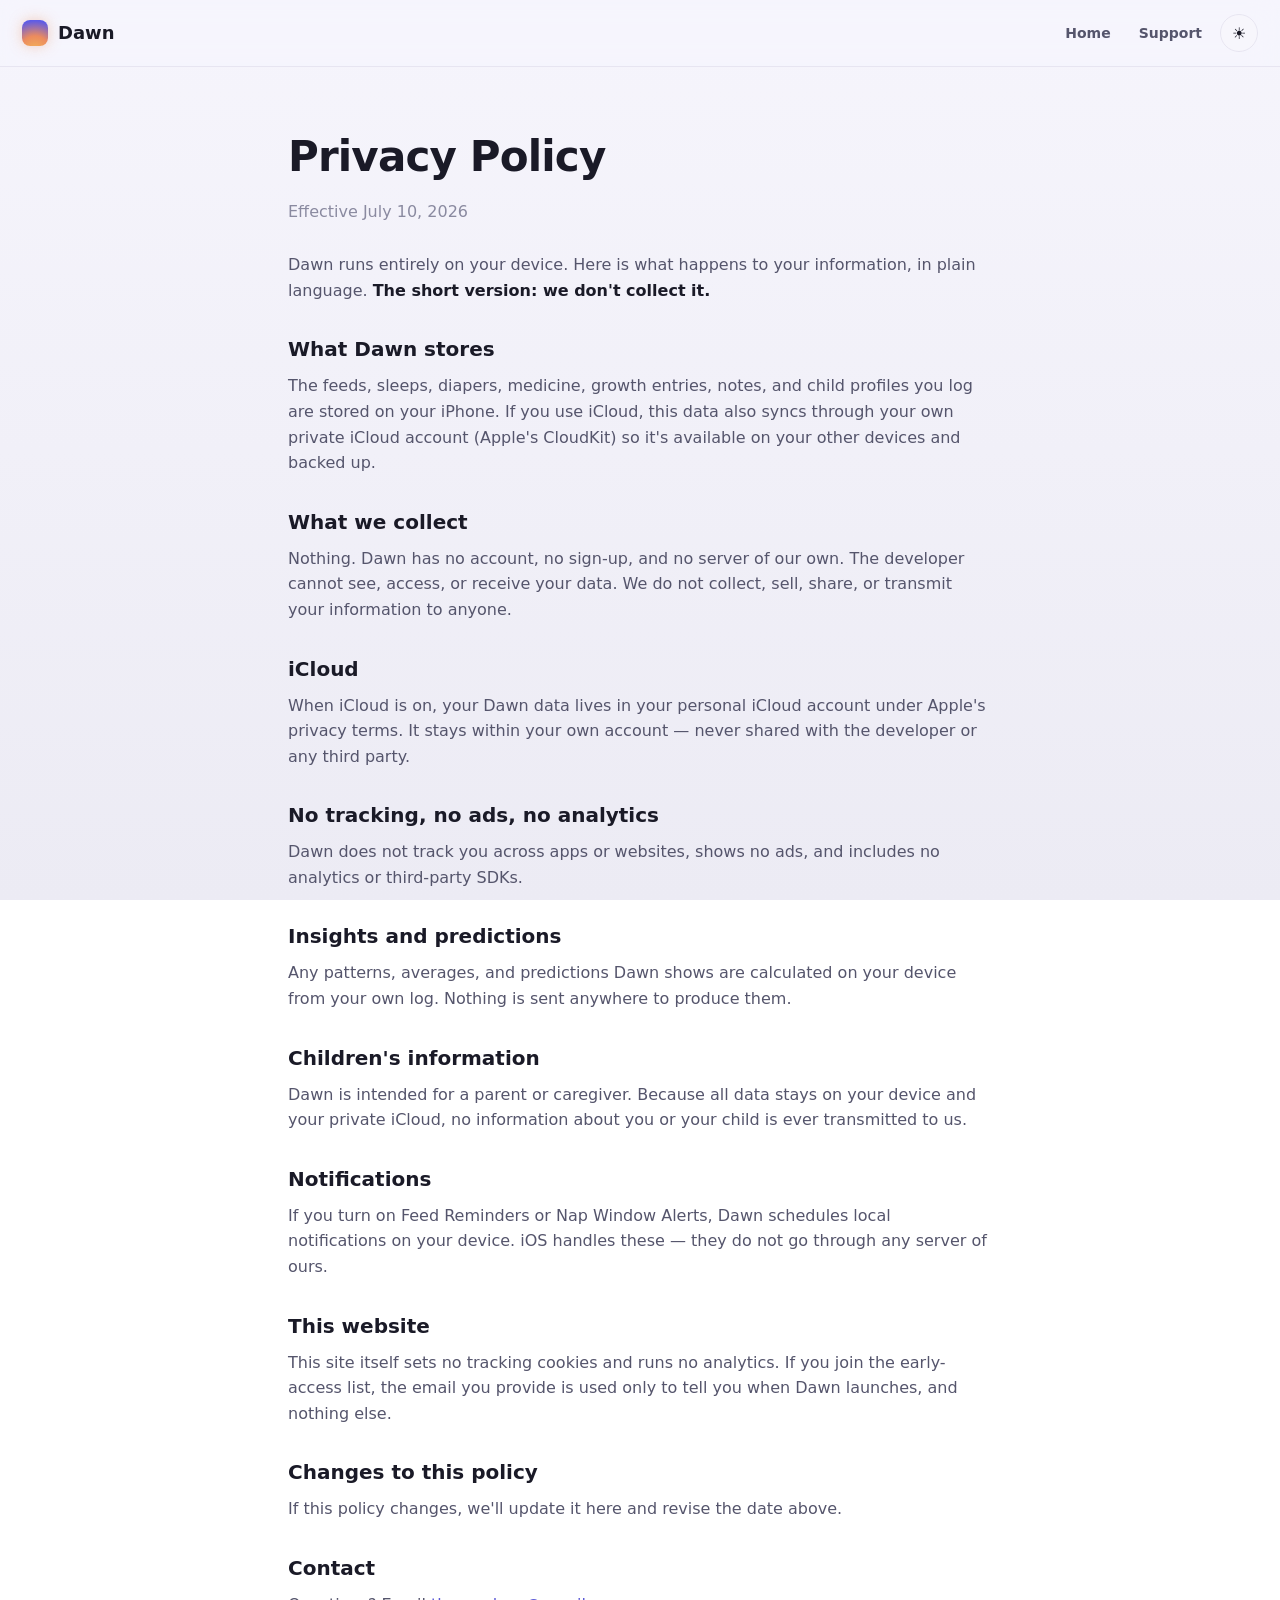
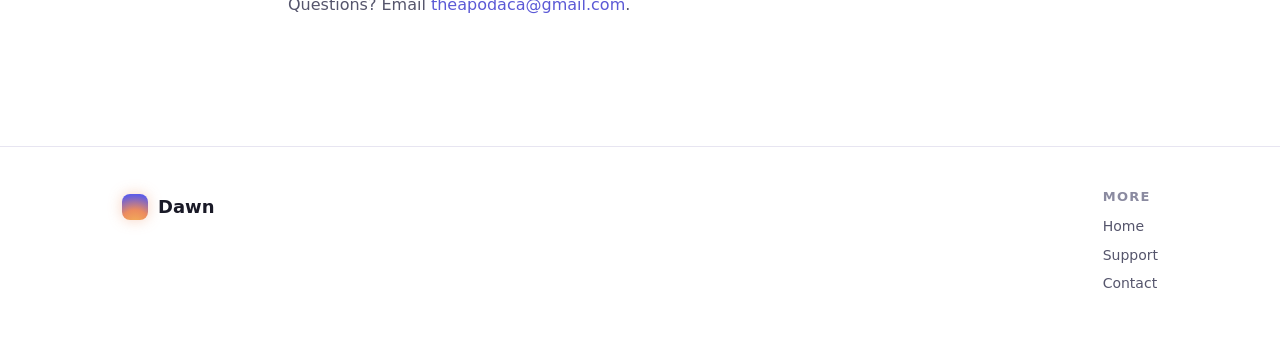
==== privacy.html @ 17a51c93 "Dawn website — landing, privacy, support Static marketing + policy site for the Dawn app.  Co-Author" ====
<!doctype html>
<html lang="en">
<head>
<meta charset="utf-8">
<meta name="viewport" content="width=device-width, initial-scale=1">
<title>Dawn — Privacy Policy</title>
<meta name="description" content="Dawn runs entirely on your device. The short version: we don't collect your data.">
<link rel="icon" href="data:image/svg+xml,%3Csvg xmlns='http://www.w3.org/2000/svg' viewBox='0 0 32 32'%3E%3Cdefs%3E%3CradialGradient id='g' cx='50%25' cy='120%25' r='120%25'%3E%3Cstop offset='0' stop-color='%23f4b556'/%3E%3Cstop offset='0.45' stop-color='%23ec8b5e'/%3E%3Cstop offset='0.9' stop-color='%235e5ce6'/%3E%3C/radialGradient%3E%3C/defs%3E%3Crect width='32' height='32' rx='8' fill='url(%23g)'/%3E%3C/svg%3E">
<link rel="stylesheet" href="styles.css">
<script>(function(){try{var t=localStorage.getItem("dawn-theme");if(t)document.documentElement.setAttribute("data-theme",t);}catch(e){}})();</script>
</head>
<body>

<nav class="nav">
  <a class="brand" href="index.html"><span class="mark" aria-hidden="true"></span>Dawn</a>
  <div class="nav-actions">
    <a href="index.html">Home</a>
    <a href="support.html">Support</a>
    <button class="theme-toggle" id="themeToggle" aria-label="Switch light or dark theme" title="Switch theme">☾</button>
  </div>
</nav>

<main class="narrow prose">
  <h1>Privacy Policy</h1>
  <p class="eff">Effective July 10, 2026</p>

  <p>Dawn runs entirely on your device. Here is what happens to your information, in plain language. <strong>The short version: we don't collect it.</strong></p>

  <h2>What Dawn stores</h2>
  <p>The feeds, sleeps, diapers, medicine, growth entries, notes, and child profiles you log are stored on your iPhone. If you use iCloud, this data also syncs through your own private iCloud account (Apple's CloudKit) so it's available on your other devices and backed up.</p>

  <h2>What we collect</h2>
  <p>Nothing. Dawn has no account, no sign-up, and no server of our own. The developer cannot see, access, or receive your data. We do not collect, sell, share, or transmit your information to anyone.</p>

  <h2>iCloud</h2>
  <p>When iCloud is on, your Dawn data lives in your personal iCloud account under Apple's privacy terms. It stays within your own account — never shared with the developer or any third party.</p>

  <h2>No tracking, no ads, no analytics</h2>
  <p>Dawn does not track you across apps or websites, shows no ads, and includes no analytics or third-party SDKs.</p>

  <h2>Insights and predictions</h2>
  <p>Any patterns, averages, and predictions Dawn shows are calculated on your device from your own log. Nothing is sent anywhere to produce them.</p>

  <h2>Children's information</h2>
  <p>Dawn is intended for a parent or caregiver. Because all data stays on your device and your private iCloud, no information about you or your child is ever transmitted to us.</p>

  <h2>Notifications</h2>
  <p>If you turn on Feed Reminders or Nap Window Alerts, Dawn schedules local notifications on your device. iOS handles these — they do not go through any server of ours.</p>

  <h2>This website</h2>
  <p>This site itself sets no tracking cookies and runs no analytics. If you join the early-access list, the email you provide is used only to tell you when Dawn launches, and nothing else.</p>

  <h2>Changes to this policy</h2>
  <p>If this policy changes, we'll update it here and revise the date above.</p>

  <h2>Contact</h2>
  <p>Questions? Email <a href="mailto:theapodaca@gmail.com">theapodaca@gmail.com</a>.</p>
</main>

<footer>
  <div class="wrap foot-grid">
    <div><a class="brand" href="index.html" style="font-size:18px"><span class="mark" aria-hidden="true"></span>Dawn</a></div>
    <div class="foot-col">
      <h5>More</h5>
      <a href="index.html">Home</a>
      <a href="support.html">Support</a>
      <a href="mailto:theapodaca@gmail.com">Contact</a>
    </div>
  </div>
</footer>

<script>
  (function () {
    var btn = document.getElementById("themeToggle");
    function current(){return document.documentElement.getAttribute("data-theme")||(window.matchMedia("(prefers-color-scheme: light)").matches?"light":"dark");}
    function apply(t){document.documentElement.setAttribute("data-theme",t);try{localStorage.setItem("dawn-theme",t);}catch(e){}btn.textContent=t==="light"?"☀":"☾";}
    btn.textContent=current()==="light"?"☀":"☾";
    btn.addEventListener("click",function(){apply(current()==="light"?"dark":"light");});
  })();
</script>
</body>
</html>
---- styles.css ----
/* Dawn — shared site styles. Nightfall (dark) is the primary theme; Daybreak
   (light) is a full first-class fallback. Self-contained: no external fonts or
   requests. Colors carry the app's WCAG-checked palette. */

:root {
  /* Nightfall (dark) is the default look */
  --bg-top: #12121d;
  --bg-bottom: #08080f;
  --surface: #16161f;
  --surface-2: #1c1c28;
  --ink: #f0eff8;
  --muted: #a9a8c2;
  --faint: #6f6e88;
  --line: #2a2940;
  --accent: #8f8df8;
  --accent-ink: #ffffff;
  --gold: #dcb86c;

  /* sunrise — shared across themes, luminous on both */
  --sky-indigo: #5e5ce6;
  --sky-violet: #9a6ed0;
  --sky-coral: #ec8b5e;
  --sky-gold: #f4b556;

  /* category tints (site-decorative; darker amber/green per AA work) */
  --feed: #46a7b5;
  --sleep: #6e6cf0;
  --diaper: #b98a3d;
  --growth: #4f9d63;

  --card-stroke: rgba(255, 255, 255, 0.07);
  --card-glow: rgba(143, 141, 248, 0.16);
  --shadow: 0 2px 6px rgba(0, 0, 0, 0.35), 0 18px 44px rgba(0, 0, 0, 0.4);
  --radius: 22px;
  --maxw: 1080px;
  color-scheme: dark;
}

@media (prefers-color-scheme: light) {
  :root {
    --bg-top: #f6f5fc;
    --bg-bottom: #ecebf4;
    --surface: #ffffff;
    --surface-2: #f7f6fc;
    --ink: #1a1a27;
    --muted: #55556c;
    --faint: #8a8aa0;
    --line: #e7e5f1;
    --accent: #5b59d6;
    --accent-ink: #ffffff;
    --gold: #8c6614; /* darkened for AA on light */
    --card-stroke: rgba(0, 0, 0, 0.05);
    --card-glow: rgba(60, 52, 120, 0.1);
    --shadow: 0 1px 2px rgba(25, 25, 39, 0.05), 0 12px 30px rgba(60, 52, 120, 0.1);
    color-scheme: light;
  }
}

/* explicit toggle wins over the OS preference, both directions */
:root[data-theme="dark"] {
  --bg-top: #12121d; --bg-bottom: #08080f; --surface: #16161f; --surface-2: #1c1c28;
  --ink: #f0eff8; --muted: #a9a8c2; --faint: #6f6e88; --line: #2a2940;
  --accent: #8f8df8; --gold: #dcb86c;
  --card-stroke: rgba(255,255,255,0.07); --card-glow: rgba(143,141,248,0.16);
  --shadow: 0 2px 6px rgba(0,0,0,0.35), 0 18px 44px rgba(0,0,0,0.4);
  color-scheme: dark;
}
:root[data-theme="light"] {
  --bg-top: #f6f5fc; --bg-bottom: #ecebf4; --surface: #ffffff; --surface-2: #f7f6fc;
  --ink: #1a1a27; --muted: #55556c; --faint: #8a8aa0; --line: #e7e5f1;
  --accent: #5b59d6; --gold: #8c6614;
  --card-stroke: rgba(0,0,0,0.05); --card-glow: rgba(60,52,120,0.1);
  --shadow: 0 1px 2px rgba(25,25,39,0.05), 0 12px 30px rgba(60,52,120,0.1);
  color-scheme: light;
}

* { box-sizing: border-box; margin: 0; padding: 0; }

html { scroll-behavior: smooth; }
@media (prefers-reduced-motion: reduce) { html { scroll-behavior: auto; } }

body {
  font-family: ui-rounded, "SF Pro Rounded", -apple-system, BlinkMacSystemFont, system-ui, sans-serif;
  color: var(--ink);
  background: linear-gradient(180deg, var(--bg-top), var(--bg-bottom)) fixed;
  line-height: 1.6;
  -webkit-font-smoothing: antialiased;
  overflow-x: hidden;
}

.serif { font-family: ui-serif, "New York", Georgia, "Times New Roman", serif; }

.wrap { max-width: var(--maxw); margin: 0 auto; padding: 0 22px; }
.narrow { max-width: 44rem; margin: 0 auto; padding: 0 22px; }

a { color: var(--accent); text-decoration: none; }
a:hover { text-decoration: underline; }
:focus-visible { outline: 2px solid var(--accent); outline-offset: 3px; border-radius: 6px; }

/* ---------- top nav ---------- */
.nav {
  position: sticky; top: 0; z-index: 50;
  display: flex; align-items: center; justify-content: space-between;
  padding: 14px 22px;
  backdrop-filter: saturate(140%) blur(14px);
  background: color-mix(in srgb, var(--bg-top) 72%, transparent);
  border-bottom: 1px solid var(--line);
}
.brand { display: flex; align-items: center; gap: 10px; font-weight: 700; font-size: 18px; color: var(--ink); }
.brand:hover { text-decoration: none; }
.brand .mark {
  width: 26px; height: 26px; border-radius: 8px;
  background: radial-gradient(circle at 50% 120%, var(--sky-gold), var(--sky-coral) 45%, var(--sky-indigo) 90%);
  box-shadow: 0 0 14px rgba(236, 139, 94, 0.4);
}
.nav-actions { display: flex; align-items: center; gap: 8px; }
.nav-actions a { color: var(--muted); font-size: 14px; font-weight: 600; padding: 8px 10px; }
.nav-actions a:hover { color: var(--ink); text-decoration: none; }
.theme-toggle {
  background: var(--surface-2); border: 1px solid var(--line); color: var(--ink);
  width: 38px; height: 38px; border-radius: 999px; cursor: pointer; font-size: 16px;
  display: inline-flex; align-items: center; justify-content: center;
}
.theme-toggle:hover { border-color: var(--accent); }

/* ---------- buttons ---------- */
.btn {
  display: inline-flex; align-items: center; gap: 8px;
  font-family: inherit; font-weight: 700; font-size: 16px; cursor: pointer;
  padding: 13px 22px; border-radius: 999px; border: 1px solid transparent;
  transition: transform .15s ease, box-shadow .15s ease;
}
.btn-primary {
  color: #fff;
  background: linear-gradient(96deg, var(--sky-indigo), var(--sky-coral) 78%, var(--sky-gold));
  box-shadow: 0 8px 26px rgba(236, 139, 94, 0.3);
}
.btn-primary:hover { transform: translateY(-2px); text-decoration: none; box-shadow: 0 12px 32px rgba(236,139,94,.4); }
.btn-ghost { color: var(--ink); background: var(--surface-2); border-color: var(--line); }
.btn-ghost:hover { border-color: var(--accent); text-decoration: none; }
@media (prefers-reduced-motion: reduce) { .btn:hover { transform: none; } }

.badge-soon {
  display: inline-flex; align-items: center; gap: 8px;
  padding: 11px 18px; border-radius: 14px; border: 1px solid var(--line);
  background: var(--surface); color: var(--muted); font-size: 14px; font-weight: 600;
}
.badge-soon .apple { font-size: 18px; }

/* ---------- hero ---------- */
.hero { position: relative; overflow: hidden; padding: 92px 0 64px; }
.hero-sky {
  position: absolute; inset: -20% -20% auto -20%; height: 90%; z-index: -1;
  background:
    radial-gradient(60% 55% at 50% 8%, rgba(244,181,86,0.30), transparent 60%),
    radial-gradient(80% 60% at 50% 0%, rgba(236,139,94,0.22), transparent 62%),
    radial-gradient(120% 90% at 50% -20%, rgba(94,92,230,0.30), transparent 70%);
  filter: blur(6px);
  animation: dawnrise 14s ease-in-out infinite alternate;
}
@keyframes dawnrise { from { transform: translateY(6px); opacity: .85; } to { transform: translateY(-8px); opacity: 1; } }
@media (prefers-reduced-motion: reduce) { .hero-sky { animation: none; } }

.hero-grid { display: grid; grid-template-columns: 1.05fr 0.95fr; gap: 40px; align-items: center; }
.eyebrow {
  font-size: 13px; letter-spacing: .16em; text-transform: uppercase; font-weight: 700;
  color: var(--gold); display: inline-flex; align-items: center; gap: 8px; margin-bottom: 18px;
}
.hero h1 {
  font-size: clamp(38px, 6vw, 62px); line-height: 1.03; letter-spacing: -0.02em;
  font-weight: 700; text-wrap: balance; margin-bottom: 18px;
}
.hero h1 .warm {
  background: linear-gradient(96deg, var(--sky-indigo), var(--sky-violet) 40%, var(--sky-coral) 78%, var(--sky-gold));
  -webkit-background-clip: text; background-clip: text; color: transparent;
}
.hero p.lead { font-size: 19px; color: var(--muted); max-width: 34ch; margin-bottom: 26px; }
.hero .cta-row { display: flex; flex-wrap: wrap; gap: 12px; align-items: center; }
.hero .reassure { margin-top: 16px; font-size: 13.5px; color: var(--faint); }

/* phone mock */
.phone {
  justify-self: center;
  width: 300px; border-radius: 46px; padding: 10px;
  background: linear-gradient(160deg, #2a2a3a, #0c0c14);
  box-shadow: 0 30px 70px rgba(0,0,0,.5), 0 0 0 1px rgba(255,255,255,.06);
}
.phone img { width: 100%; height: auto; border-radius: 38px; display: block; }
.phone.tilt { transform: rotate(2deg); }

/* ---------- sections ---------- */
section { padding: 72px 0; }
.section-eyebrow { font-size: 13px; letter-spacing: .14em; text-transform: uppercase; color: var(--faint); font-weight: 700; margin-bottom: 12px; }
h2.section-title { font-size: clamp(28px, 4.5vw, 42px); letter-spacing: -0.02em; line-height: 1.08; text-wrap: balance; margin-bottom: 14px; }
.section-sub { font-size: 18px; color: var(--muted); max-width: 60ch; }

/* empathy band */
.empathy { text-align: center; }
.empathy p { font-size: clamp(22px, 3.4vw, 30px); line-height: 1.4; max-width: 24ch; margin: 0 auto; letter-spacing: -0.01em; text-wrap: balance; }
.empathy .soft { color: var(--muted); }

/* feature moments */
.moment { display: grid; grid-template-columns: 1fr 1fr; gap: 48px; align-items: center; margin: 64px 0; }
.moment:nth-child(even) .moment-visual { order: -1; }
.moment .kicker { font-size: 13px; letter-spacing: .12em; text-transform: uppercase; font-weight: 700; margin-bottom: 10px; }
.moment h3 { font-size: clamp(24px, 3.4vw, 32px); letter-spacing: -0.01em; margin-bottom: 12px; text-wrap: balance; }
.moment p { color: var(--muted); font-size: 17px; max-width: 46ch; }
.moment .tag { display: inline-block; margin-top: 14px; font-size: 13px; font-weight: 700; color: var(--gold); border: 1px solid color-mix(in srgb, var(--gold) 40%, transparent); padding: 5px 12px; border-radius: 999px; }
.moment-visual .phone { width: 270px; }

/* generic card */
.card { background: var(--surface); border: 1px solid var(--card-stroke); border-radius: var(--radius); box-shadow: var(--shadow); padding: 24px; }

/* privacy pillar */
.pillar { text-align: center; border-radius: 32px; padding: 64px 28px;
  background:
    radial-gradient(90% 120% at 50% 0%, rgba(94,92,230,0.16), transparent 60%),
    var(--surface);
  border: 1px solid var(--card-stroke); box-shadow: var(--shadow);
}
.pillar .lock { font-size: 30px; }
.pillar h2 { font-size: clamp(26px, 4vw, 38px); letter-spacing: -0.02em; max-width: 20ch; margin: 12px auto 14px; text-wrap: balance; }
.pillar p { color: var(--muted); max-width: 52ch; margin: 0 auto; font-size: 17px; }
.pillar .points { display: flex; flex-wrap: wrap; gap: 10px; justify-content: center; margin-top: 22px; }
.pillar .points span { font-size: 14px; font-weight: 600; padding: 8px 14px; border-radius: 999px; background: var(--surface-2); border: 1px solid var(--line); }

/* why-dawn strip */
.why-grid { display: grid; grid-template-columns: repeat(3, 1fr); gap: 16px; }
.why-grid .card h4 { font-size: 17px; margin-bottom: 6px; }
.why-grid .card p { color: var(--muted); font-size: 14.5px; }
.why-grid .card .big { font-size: 15px; font-weight: 800; color: var(--gold); display: block; margin-bottom: 8px; }

/* faq */
.faq details { border: 1px solid var(--line); border-radius: 16px; padding: 4px 18px; margin-bottom: 12px; background: var(--surface); }
.faq summary { font-weight: 700; font-size: 17px; padding: 14px 0; cursor: pointer; list-style: none; display: flex; justify-content: space-between; align-items: center; }
.faq summary::-webkit-details-marker { display: none; }
.faq summary::after { content: "+"; color: var(--accent); font-size: 22px; font-weight: 400; }
.faq details[open] summary::after { content: "\2013"; }
.faq details p { color: var(--muted); padding: 0 0 16px; font-size: 15.5px; }

/* waitlist form */
.waitlist { display: flex; gap: 10px; flex-wrap: wrap; max-width: 460px; }
.waitlist input[type=email] {
  flex: 1 1 220px; padding: 13px 16px; border-radius: 999px; font-size: 16px; font-family: inherit;
  background: var(--surface); border: 1px solid var(--line); color: var(--ink);
}
.waitlist input::placeholder { color: var(--faint); }
.form-note { font-size: 13px; color: var(--faint); margin-top: 12px; }

/* final cta */
.final { text-align: center; }
.final h2 { font-size: clamp(30px, 5vw, 48px); letter-spacing: -0.02em; margin-bottom: 14px; text-wrap: balance; }
.final .waitlist { margin: 0 auto; justify-content: center; }

/* footer */
footer { border-top: 1px solid var(--line); padding: 40px 0 60px; margin-top: 40px; }
.foot-grid { display: flex; flex-wrap: wrap; gap: 24px; justify-content: space-between; align-items: flex-start; }
footer a { color: var(--muted); font-size: 14px; display: block; margin: 6px 0; }
footer a:hover { color: var(--ink); }
.foot-col h5 { font-size: 13px; text-transform: uppercase; letter-spacing: .1em; color: var(--faint); margin-bottom: 8px; }
.foot-legal { margin-top: 28px; font-size: 12.5px; color: var(--faint); max-width: 60ch; }

/* prose (privacy / support) */
.prose { padding: 56px 0 80px; }
.prose h1 { font-size: clamp(30px, 5vw, 42px); letter-spacing: -0.02em; margin-bottom: 6px; }
.prose .eff { color: var(--faint); margin-bottom: 28px; }
.prose h2 { font-size: 20px; margin: 30px 0 8px; }
.prose p { color: var(--muted); margin: 8px 0; }
.prose strong { color: var(--ink); }

/* scroll reveal */
.reveal { opacity: 0; transform: translateY(16px); transition: opacity .6s ease, transform .6s ease; }
.reveal.in { opacity: 1; transform: none; }
@media (prefers-reduced-motion: reduce) { .reveal { opacity: 1 !important; transform: none !important; } }

/* responsive */
@media (max-width: 860px) {
  .hero-grid { grid-template-columns: 1fr; text-align: center; }
  .hero p.lead { margin-left: auto; margin-right: auto; }
  .hero .cta-row { justify-content: center; }
  .hero .phone { margin-top: 20px; }
  .moment { grid-template-columns: 1fr; gap: 24px; margin: 48px 0; }
  .moment:nth-child(even) .moment-visual { order: 0; }
  .moment-visual .phone, .phone { width: 240px; }
  .why-grid { grid-template-columns: 1fr; }
  .nav-actions a.hide-sm { display: none; }
}
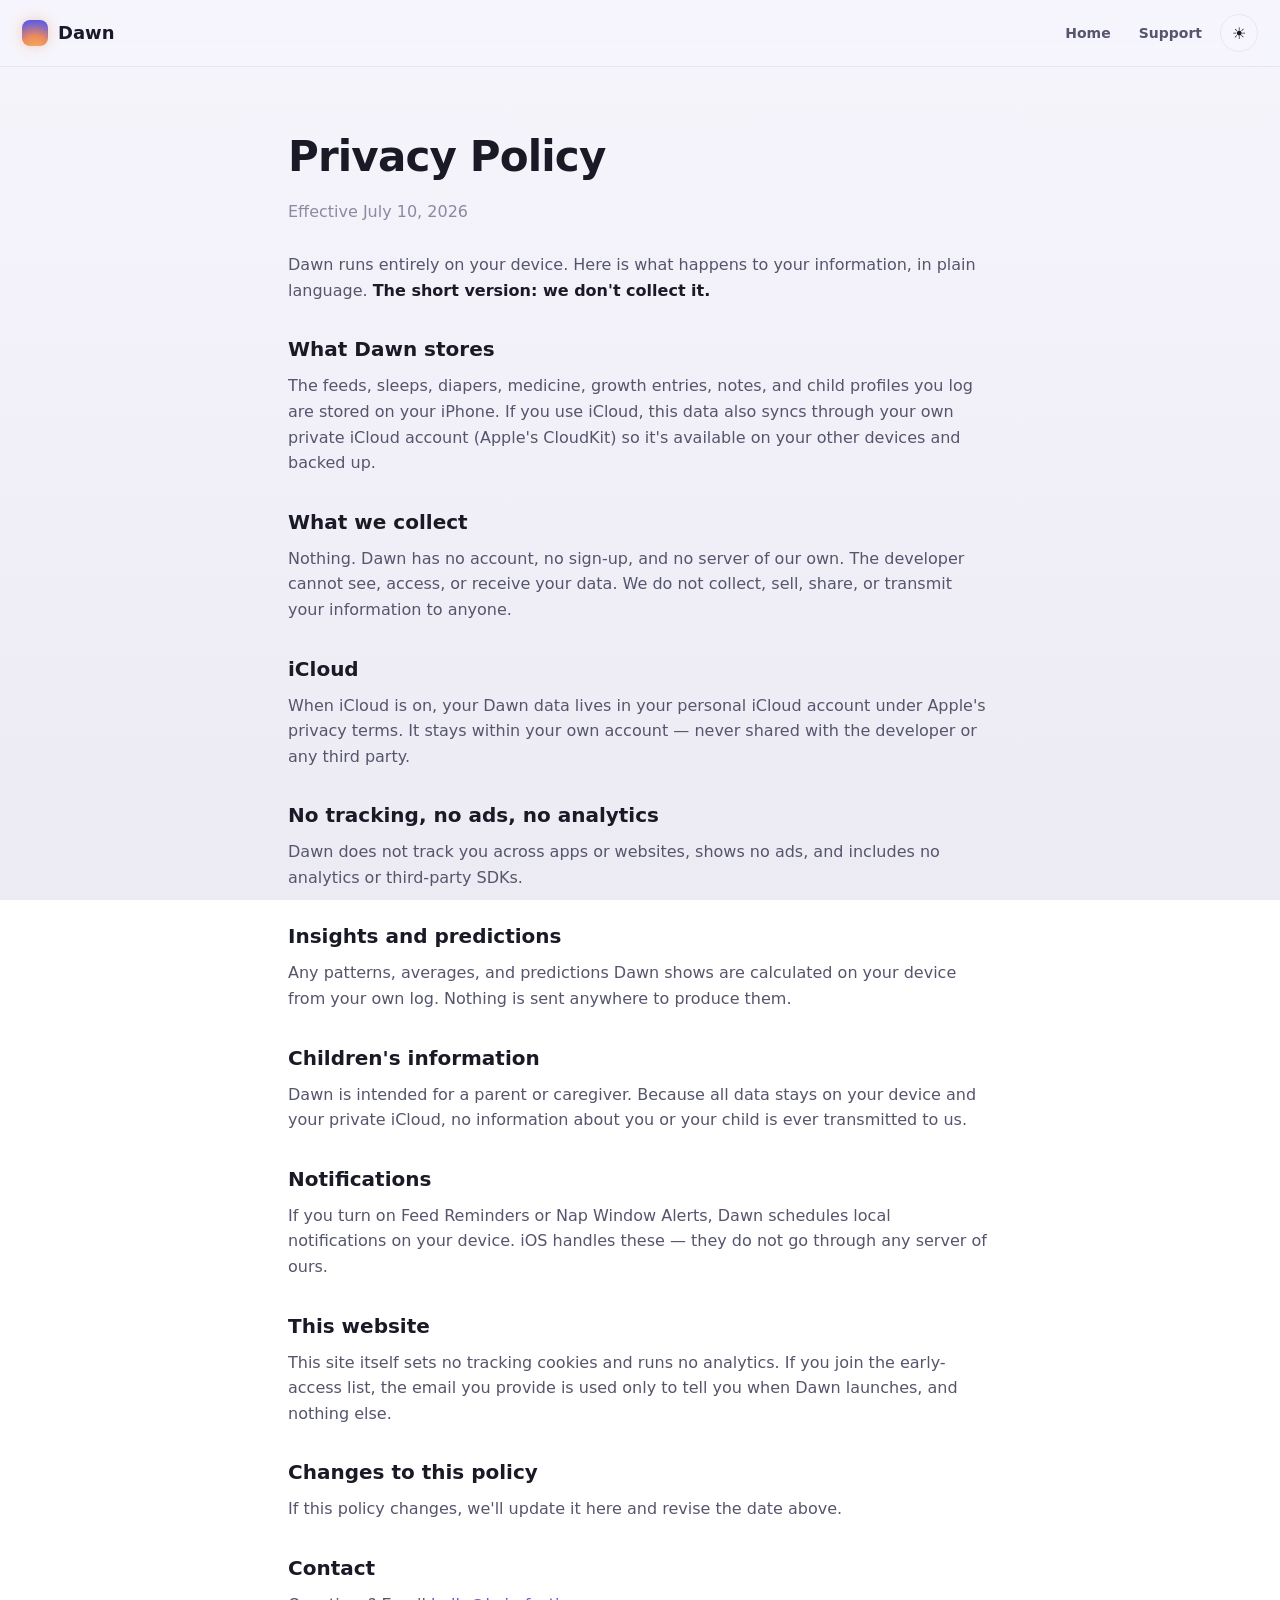
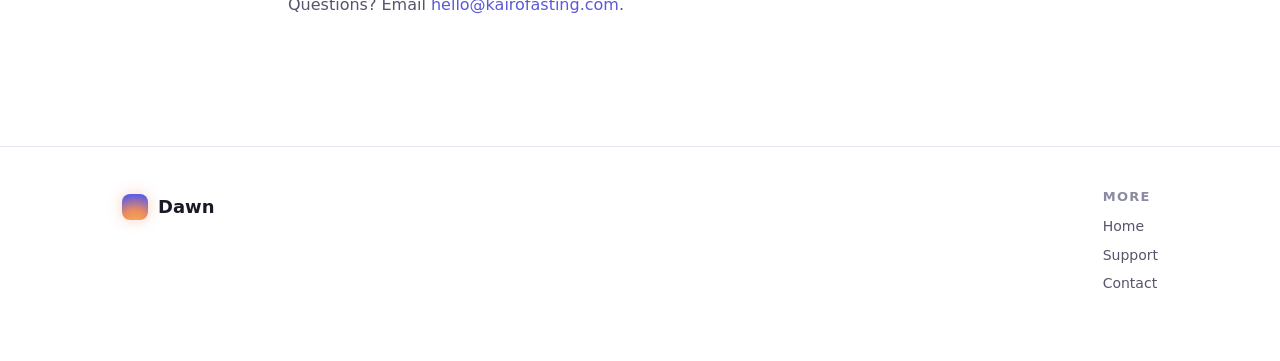
==== commit eb5cbc9c: "Update contact email to hello@kairofasting.com Co-Authored-By: Claude Fable 5 <noreply@anthropic.com" ====
--- a/privacy.html
+++ b/privacy.html
@@ -54,7 +54,7 @@
   <p>If this policy changes, we'll update it here and revise the date above.</p>
 
   <h2>Contact</h2>
-  <p>Questions? Email <a href="mailto:theapodaca@gmail.com">theapodaca@gmail.com</a>.</p>
+  <p>Questions? Email <a href="mailto:hello@kairofasting.com">hello@kairofasting.com</a>.</p>
 </main>
 
 <footer>
@@ -64,7 +64,7 @@
       <h5>More</h5>
       <a href="index.html">Home</a>
       <a href="support.html">Support</a>
-      <a href="mailto:theapodaca@gmail.com">Contact</a>
+      <a href="mailto:hello@kairofasting.com">Contact</a>
     </div>
   </div>
 </footer>
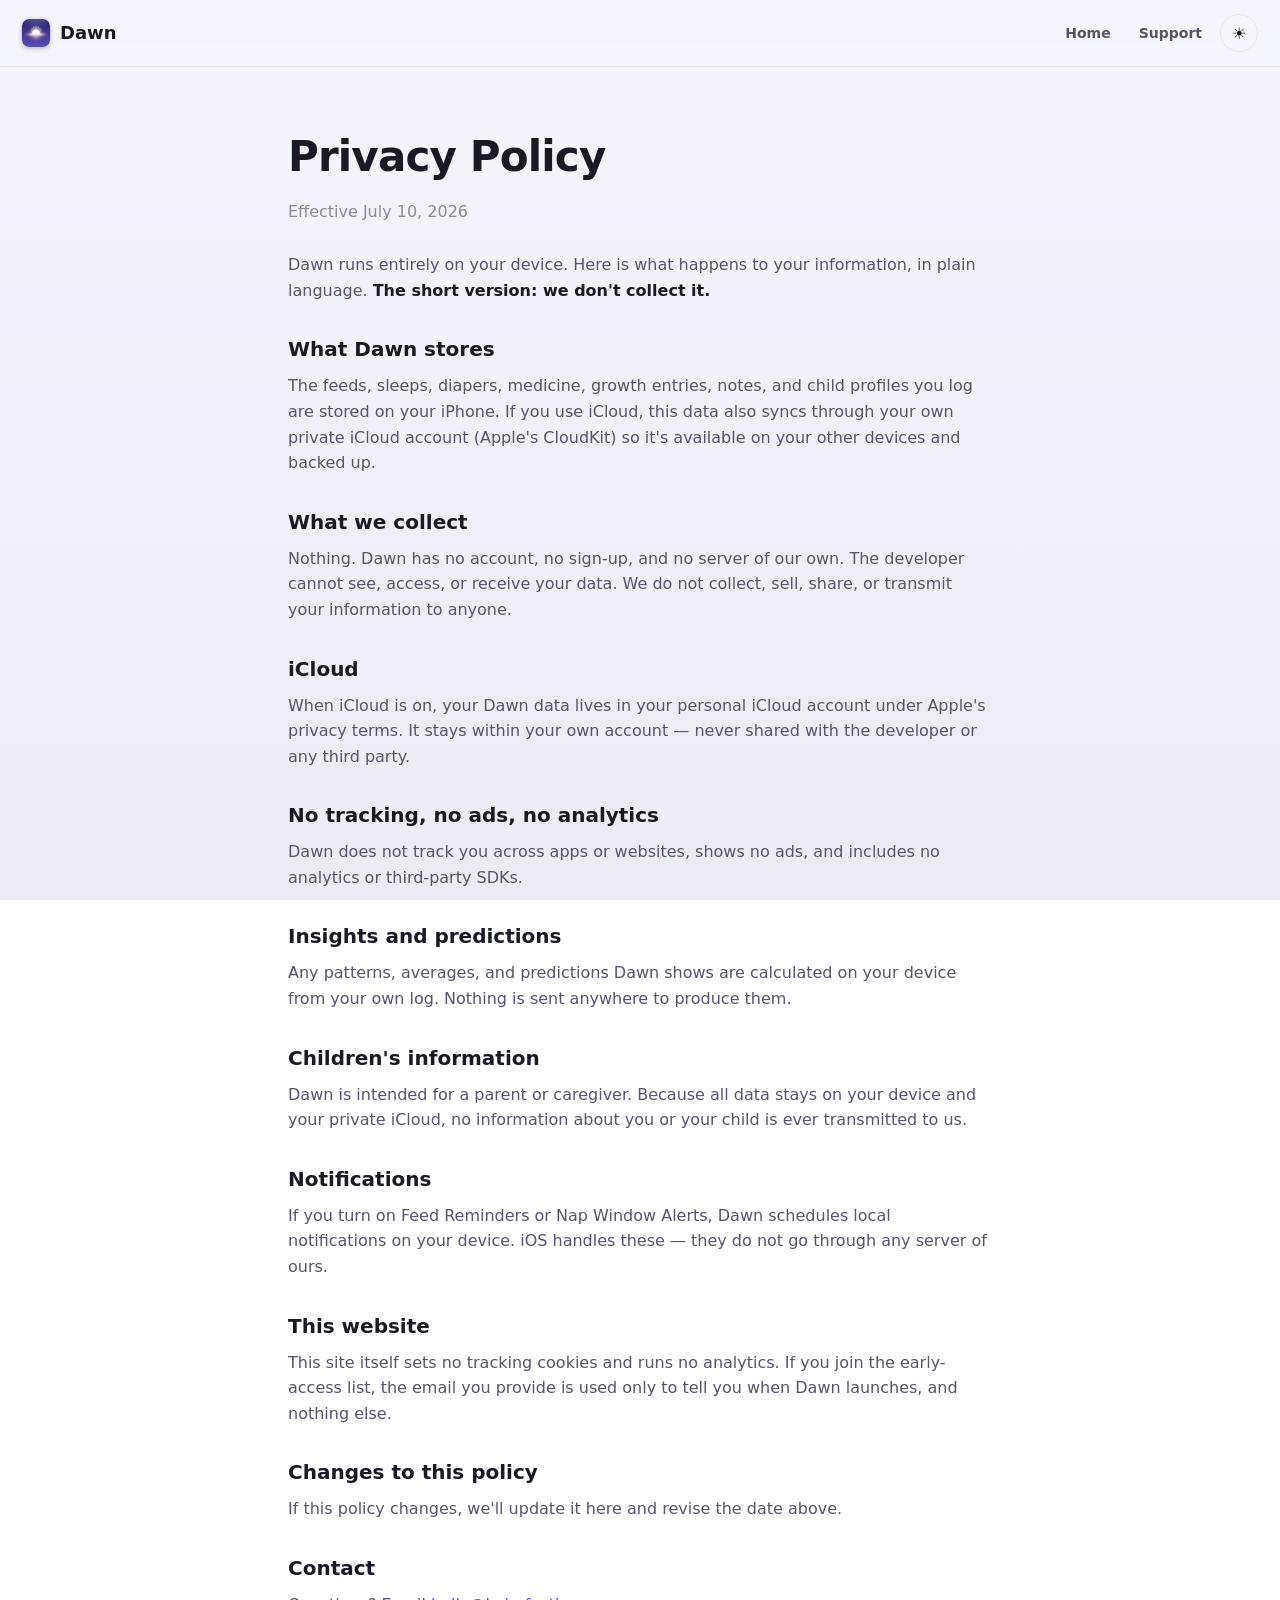
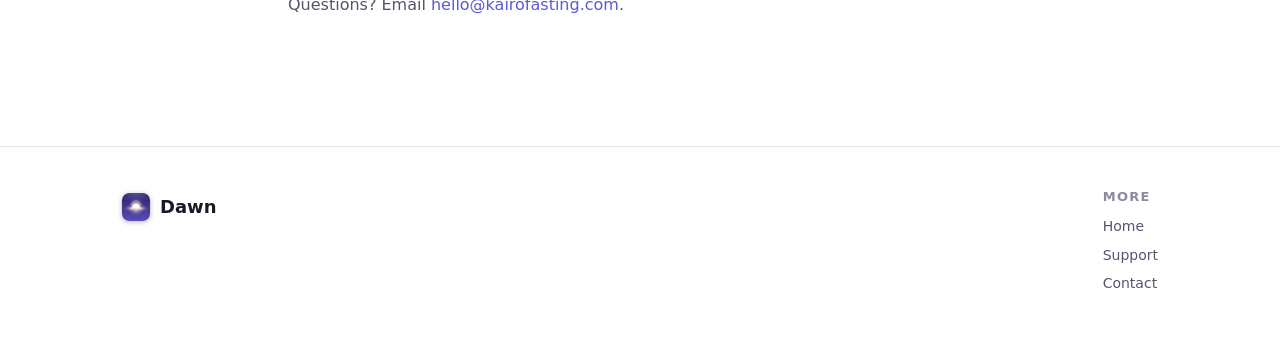
==== commit bf983111: "Use the real Dawn app icon for the brand mark and favicon Co-Authored-By: Claude Fable 5 <noreply@an" ====
--- a/privacy.html
+++ b/privacy.html
@@ -5,7 +5,7 @@
 <meta name="viewport" content="width=device-width, initial-scale=1">
 <title>Dawn — Privacy Policy</title>
 <meta name="description" content="Dawn runs entirely on your device. The short version: we don't collect your data.">
-<link rel="icon" href="data:image/svg+xml,%3Csvg xmlns='http://www.w3.org/2000/svg' viewBox='0 0 32 32'%3E%3Cdefs%3E%3CradialGradient id='g' cx='50%25' cy='120%25' r='120%25'%3E%3Cstop offset='0' stop-color='%23f4b556'/%3E%3Cstop offset='0.45' stop-color='%23ec8b5e'/%3E%3Cstop offset='0.9' stop-color='%235e5ce6'/%3E%3C/radialGradient%3E%3C/defs%3E%3Crect width='32' height='32' rx='8' fill='url(%23g)'/%3E%3C/svg%3E">
+<link rel="icon" href="assets/icon.png">
 <link rel="stylesheet" href="styles.css">
 <script>(function(){try{var t=localStorage.getItem("dawn-theme");if(t)document.documentElement.setAttribute("data-theme",t);}catch(e){}})();</script>
 </head>
--- a/styles.css
+++ b/styles.css
@@ -109,9 +109,9 @@
 .brand { display: flex; align-items: center; gap: 10px; font-weight: 700; font-size: 18px; color: var(--ink); }
 .brand:hover { text-decoration: none; }
 .brand .mark {
-  width: 26px; height: 26px; border-radius: 8px;
-  background: radial-gradient(circle at 50% 120%, var(--sky-gold), var(--sky-coral) 45%, var(--sky-indigo) 90%);
-  box-shadow: 0 0 14px rgba(236, 139, 94, 0.4);
+  width: 28px; height: 28px; border-radius: 7px;
+  background: url("assets/icon.png") center/cover no-repeat;
+  box-shadow: 0 1px 5px rgba(0, 0, 0, 0.3);
 }
 .nav-actions { display: flex; align-items: center; gap: 8px; }
 .nav-actions a { color: var(--muted); font-size: 14px; font-weight: 600; padding: 8px 10px; }
@@ -272,6 +272,18 @@
 .reveal { opacity: 0; transform: translateY(16px); transition: opacity .6s ease, transform .6s ease; }
 .reveal.in { opacity: 1; transform: none; }
 @media (prefers-reduced-motion: reduce) { .reveal { opacity: 1 !important; transform: none !important; } }
+
+/* other apps (cross-promo) */
+.apps-grid { display: grid; grid-template-columns: repeat(auto-fit, minmax(280px, 1fr)); gap: 16px; margin-top: 22px; }
+.app-card { display: flex; gap: 16px; align-items: center; background: var(--surface); border: 1px solid var(--card-stroke); border-radius: var(--radius); box-shadow: var(--shadow); padding: 20px; transition: transform .15s ease, border-color .15s ease; }
+.app-card:hover { text-decoration: none; transform: translateY(-2px); border-color: var(--accent); }
+.app-mark { flex: none; width: 54px; height: 54px; border-radius: 15px; display: flex; align-items: center; justify-content: center; font-weight: 800; font-size: 22px; color: #fff; }
+.app-mark.kairo { background: radial-gradient(circle at 50% 120%, #7be0c2, #2a9d8f 52%, #1c6a75 92%); box-shadow: 0 0 16px rgba(42,157,143,.35); }
+.app-card h4 { font-size: 18px; margin-bottom: 2px; color: var(--ink); }
+.app-card h4 .pill { font-size: 11px; font-weight: 700; color: var(--muted); border: 1px solid var(--line); border-radius: 999px; padding: 2px 8px; margin-left: 8px; vertical-align: middle; }
+.app-card p { color: var(--muted); font-size: 14px; margin-bottom: 6px; }
+.app-card .app-link { color: var(--accent); font-size: 14px; font-weight: 700; }
+@media (prefers-reduced-motion: reduce) { .app-card:hover { transform: none; } }
 
 /* responsive */
 @media (max-width: 860px) {
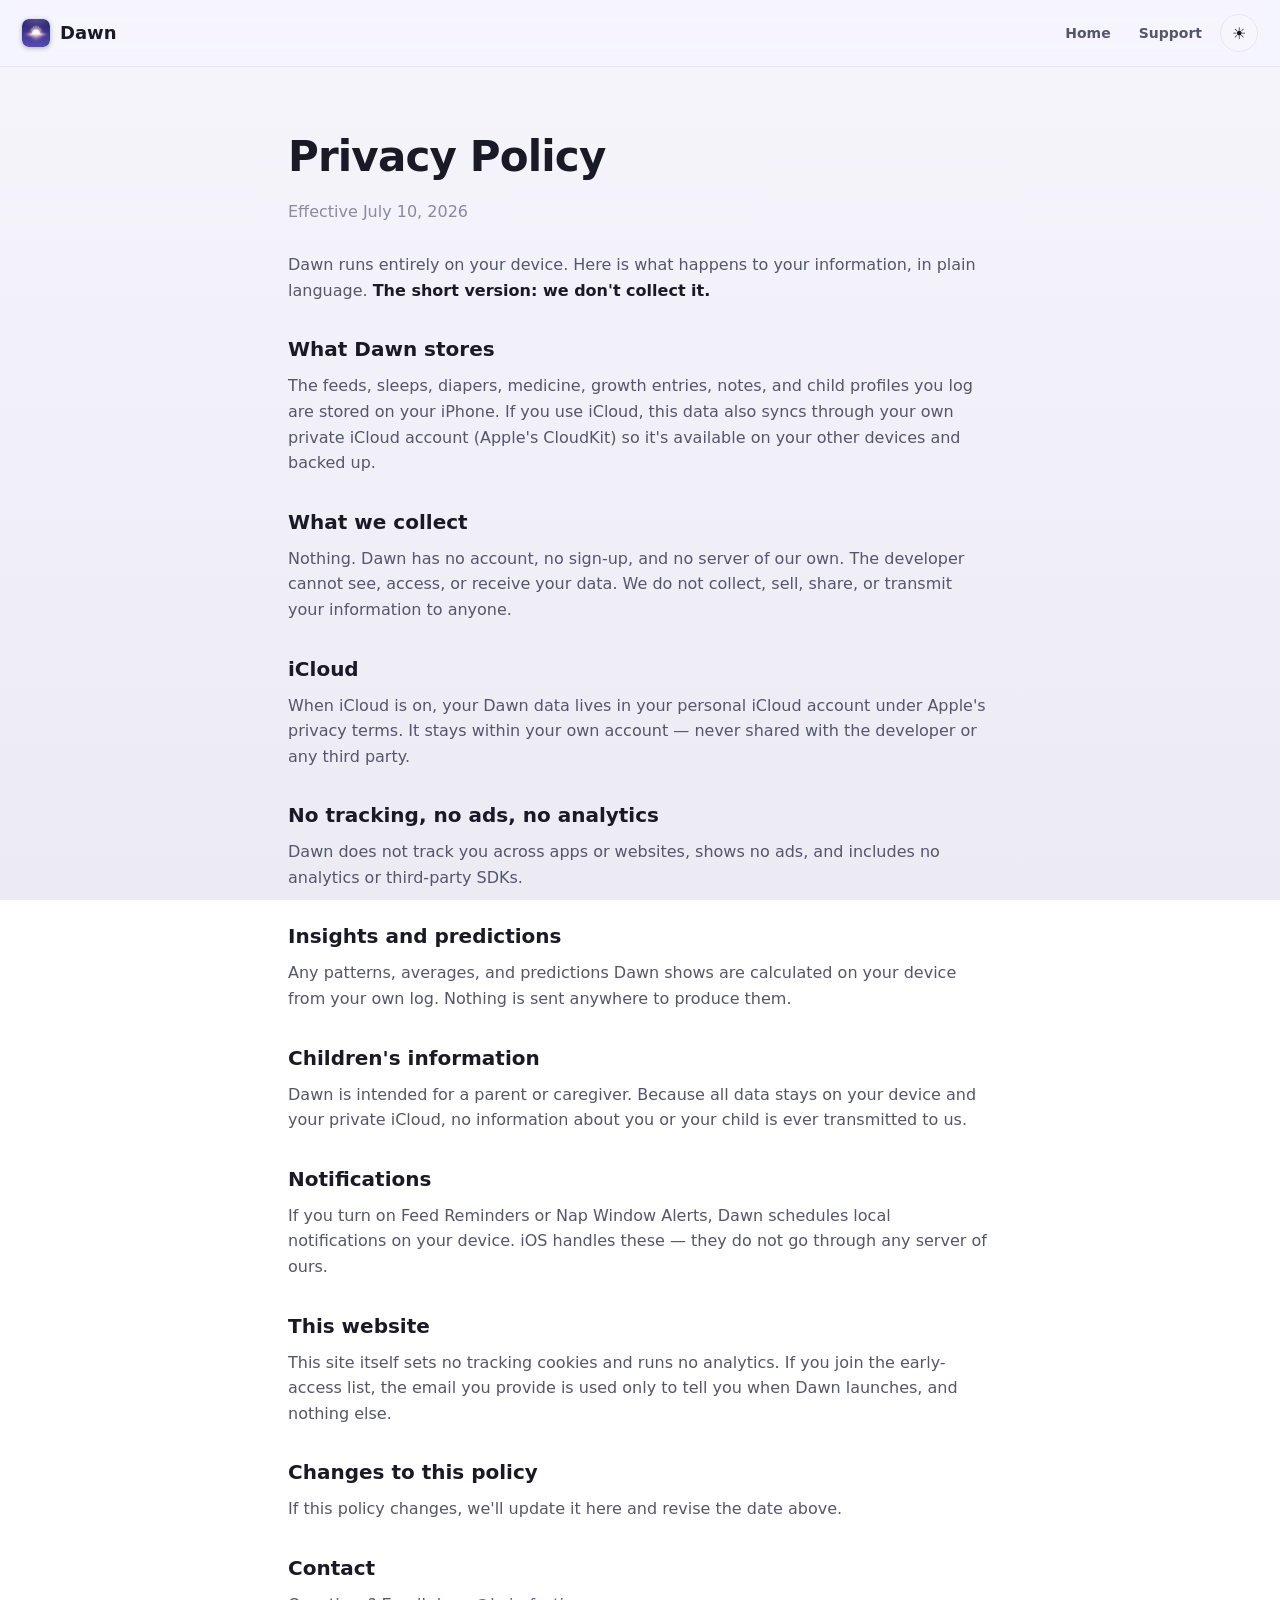
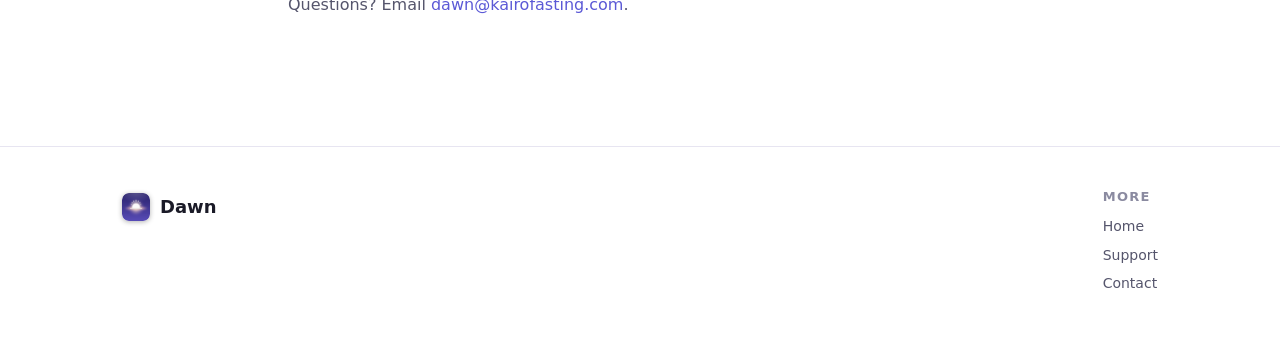
==== commit 1234ec96: "Immersive pass: ambient dawn field + "One Night with Dawn" narrative; contact email → dawn@ - Persis" ====
--- a/privacy.html
+++ b/privacy.html
@@ -54,7 +54,7 @@
   <p>If this policy changes, we'll update it here and revise the date above.</p>
 
   <h2>Contact</h2>
-  <p>Questions? Email <a href="mailto:hello@kairofasting.com">hello@kairofasting.com</a>.</p>
+  <p>Questions? Email <a href="mailto:dawn@kairofasting.com">dawn@kairofasting.com</a>.</p>
 </main>
 
 <footer>
@@ -64,7 +64,7 @@
       <h5>More</h5>
       <a href="index.html">Home</a>
       <a href="support.html">Support</a>
-      <a href="mailto:hello@kairofasting.com">Contact</a>
+      <a href="mailto:dawn@kairofasting.com">Contact</a>
     </div>
   </div>
 </footer>
--- a/styles.css
+++ b/styles.css
@@ -297,3 +297,58 @@
   .why-grid { grid-template-columns: 1fr; }
   .nav-actions a.hide-sm { display: none; }
 }
+
+/* ---------- ambient dawn field (persistent atmosphere) ---------- */
+.ambient {
+  position: fixed; inset: 0; z-index: -2; pointer-events: none;
+  background:
+    radial-gradient(44% 30% at 84% 4%, rgba(236,139,94,0.10), transparent 70%),
+    radial-gradient(42% 30% at 10% 22%, rgba(94,92,230,0.12), transparent 70%),
+    radial-gradient(60% 40% at 50% 110%, rgba(154,110,208,0.12), transparent 72%);
+  animation: ambientdrift 30s ease-in-out infinite alternate;
+}
+@keyframes ambientdrift {
+  from { transform: translate3d(-1.5%, 0, 0) scale(1.02); }
+  to   { transform: translate3d(1.5%, -1.2%, 0) scale(1.06); }
+}
+@media (prefers-reduced-motion: reduce) { .ambient { animation: none; } }
+
+/* the hero phone breathes */
+@media (prefers-reduced-motion: no-preference) {
+  .hero .phone.tilt { animation: phonefloat 8s ease-in-out infinite; }
+}
+@keyframes phonefloat {
+  0%, 100% { transform: rotate(2deg) translateY(0); }
+  50%      { transform: rotate(2deg) translateY(-12px); }
+}
+
+/* ---------- one night with Dawn (narrative) ---------- */
+.nightline { max-width: 660px; margin: 0 auto; }
+.beat {
+  position: relative; border: 1px solid var(--card-stroke); border-radius: 20px;
+  background:
+    radial-gradient(120% 120% at 0% 0%, color-mix(in srgb, var(--bc, var(--accent)) 12%, transparent), transparent 55%),
+    var(--surface);
+  box-shadow: var(--shadow); padding: 22px 24px 22px 28px; overflow: hidden;
+}
+.beat::before {
+  content: ""; position: absolute; left: 0; top: 18px; bottom: 18px;
+  width: 4px; border-radius: 4px; background: var(--bc, var(--accent));
+}
+.beat .when {
+  font-size: 12px; font-weight: 700; letter-spacing: .12em; text-transform: uppercase;
+  color: var(--bc, var(--accent)); margin-bottom: 10px;
+}
+.beat .when span { color: var(--faint); font-weight: 600; letter-spacing: 0; text-transform: none; margin-left: 10px; }
+.beat .say { font-family: ui-serif, "New York", Georgia, serif; font-size: 20px; line-height: 1.4; margin-bottom: 10px; text-wrap: balance; }
+.beat .do { color: var(--muted); font-size: 15px; }
+.beat .do b { color: var(--bc, var(--accent)); font-weight: 700; }
+.brg { text-align: center; color: var(--faint); font-size: 14px; padding: 12px 0; }
+.brg::before { content: "\2193  "; opacity: .7; }
+.nightcap { text-align: center; max-width: 42ch; margin: 26px auto 0; }
+.nightcap p { color: var(--muted); font-size: 18px; }
+.nightcap .cap {
+  margin-top: 10px; font-family: ui-serif, "New York", Georgia, serif; font-size: 24px;
+  background: linear-gradient(96deg, var(--sky-indigo), var(--sky-coral) 80%, var(--sky-gold));
+  -webkit-background-clip: text; background-clip: text; color: transparent;
+}
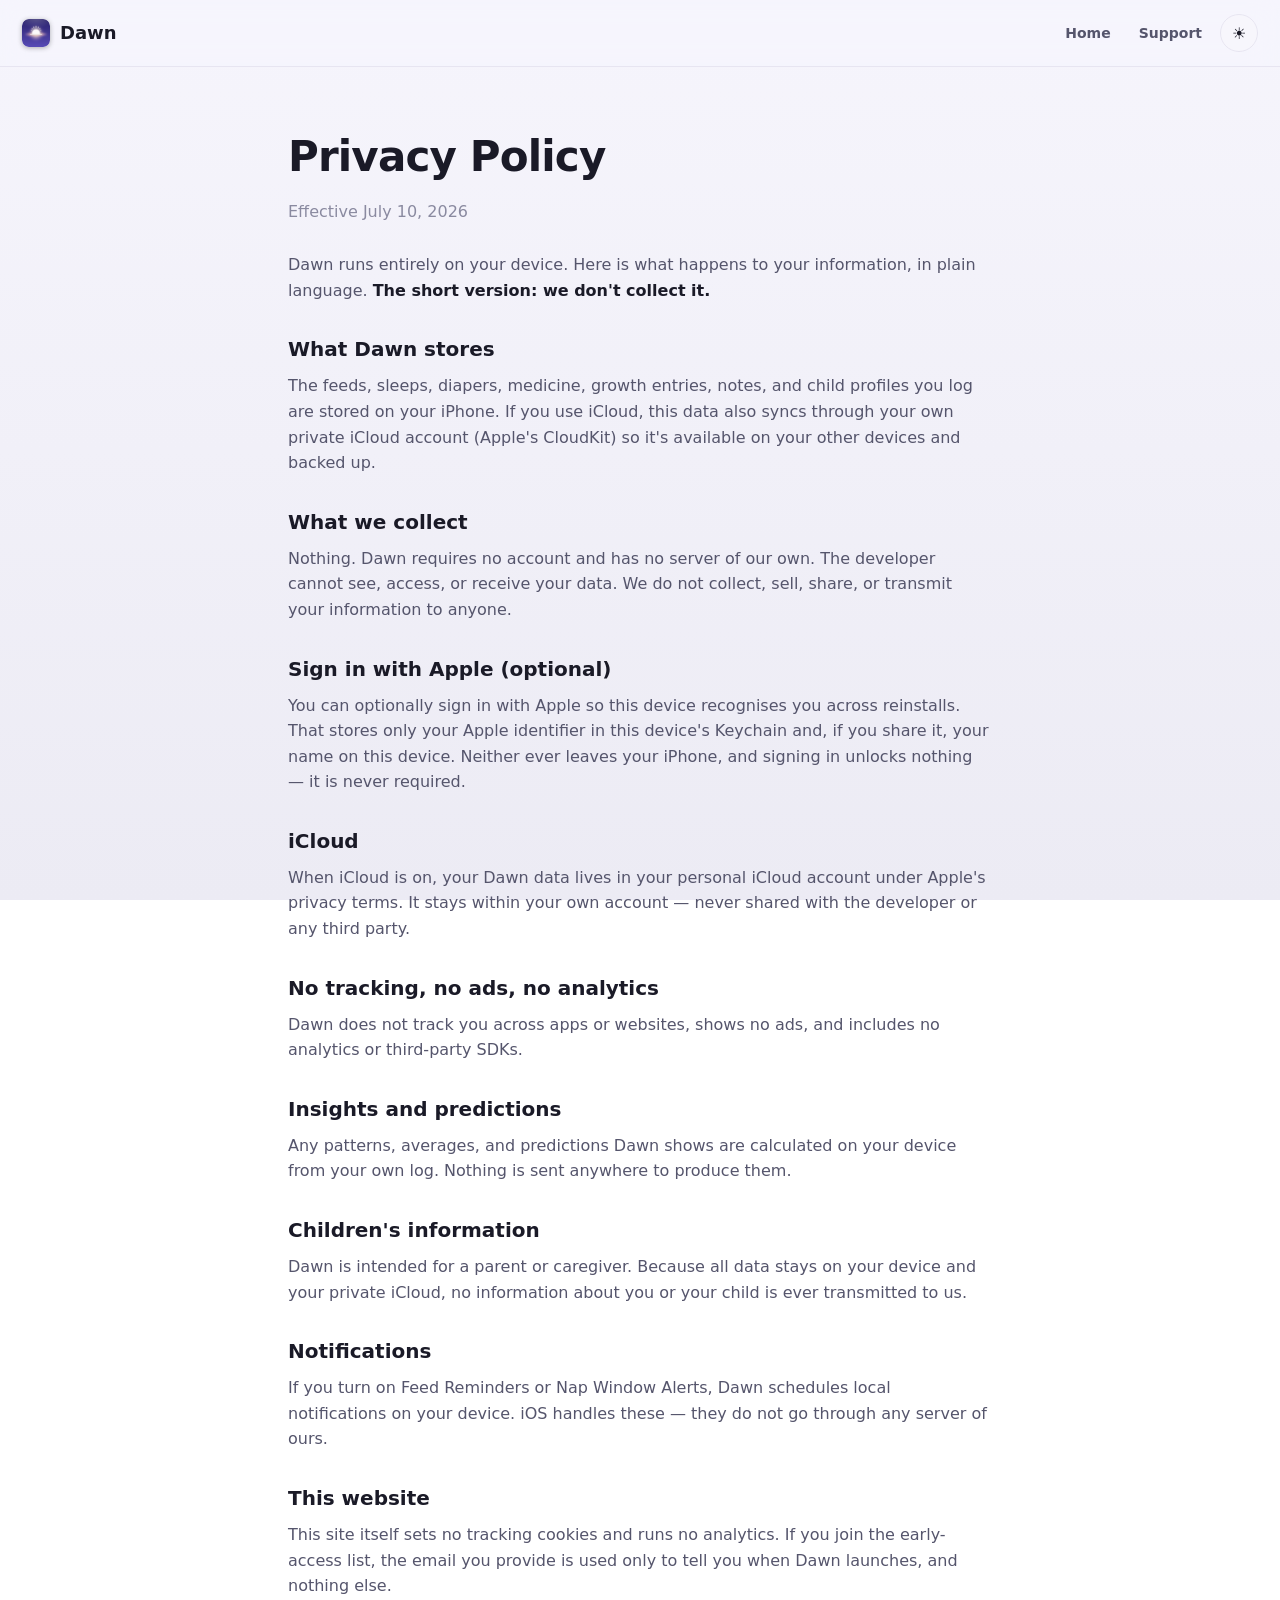
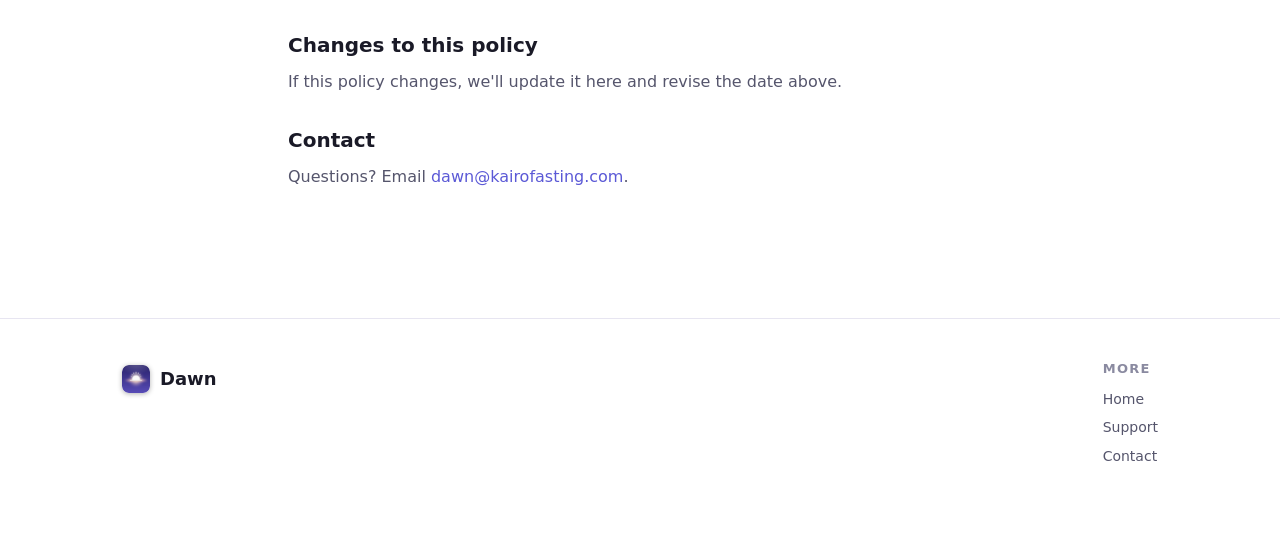
==== commit e09761f0: "Accuracy: no-account wording + optional Sign in with Apple disclosure" ====
--- a/privacy.html
+++ b/privacy.html
@@ -30,7 +30,10 @@
   <p>The feeds, sleeps, diapers, medicine, growth entries, notes, and child profiles you log are stored on your iPhone. If you use iCloud, this data also syncs through your own private iCloud account (Apple's CloudKit) so it's available on your other devices and backed up.</p>
 
   <h2>What we collect</h2>
-  <p>Nothing. Dawn has no account, no sign-up, and no server of our own. The developer cannot see, access, or receive your data. We do not collect, sell, share, or transmit your information to anyone.</p>
+  <p>Nothing. Dawn requires no account and has no server of our own. The developer cannot see, access, or receive your data. We do not collect, sell, share, or transmit your information to anyone.</p>
+
+  <h2>Sign in with Apple (optional)</h2>
+  <p>You can optionally sign in with Apple so this device recognises you across reinstalls. That stores only your Apple identifier in this device's Keychain and, if you share it, your name on this device. Neither ever leaves your iPhone, and signing in unlocks nothing — it is never required.</p>
 
   <h2>iCloud</h2>
   <p>When iCloud is on, your Dawn data lives in your personal iCloud account under Apple's privacy terms. It stays within your own account — never shared with the developer or any third party.</p>
--- a/styles.css
+++ b/styles.css
@@ -278,7 +278,7 @@
 .app-card { display: flex; gap: 16px; align-items: center; background: var(--surface); border: 1px solid var(--card-stroke); border-radius: var(--radius); box-shadow: var(--shadow); padding: 20px; transition: transform .15s ease, border-color .15s ease; }
 .app-card:hover { text-decoration: none; transform: translateY(-2px); border-color: var(--accent); }
 .app-mark { flex: none; width: 54px; height: 54px; border-radius: 15px; display: flex; align-items: center; justify-content: center; font-weight: 800; font-size: 22px; color: #fff; }
-.app-mark.kairo { background: radial-gradient(circle at 50% 120%, #7be0c2, #2a9d8f 52%, #1c6a75 92%); box-shadow: 0 0 16px rgba(42,157,143,.35); }
+.app-mark.kairo { background: url("assets/kairo-icon.png") center/cover no-repeat; box-shadow: 0 1px 6px rgba(0,0,0,.3); }
 .app-card h4 { font-size: 18px; margin-bottom: 2px; color: var(--ink); }
 .app-card h4 .pill { font-size: 11px; font-weight: 700; color: var(--muted); border: 1px solid var(--line); border-radius: 999px; padding: 2px 8px; margin-left: 8px; vertical-align: middle; }
 .app-card p { color: var(--muted); font-size: 14px; margin-bottom: 6px; }
